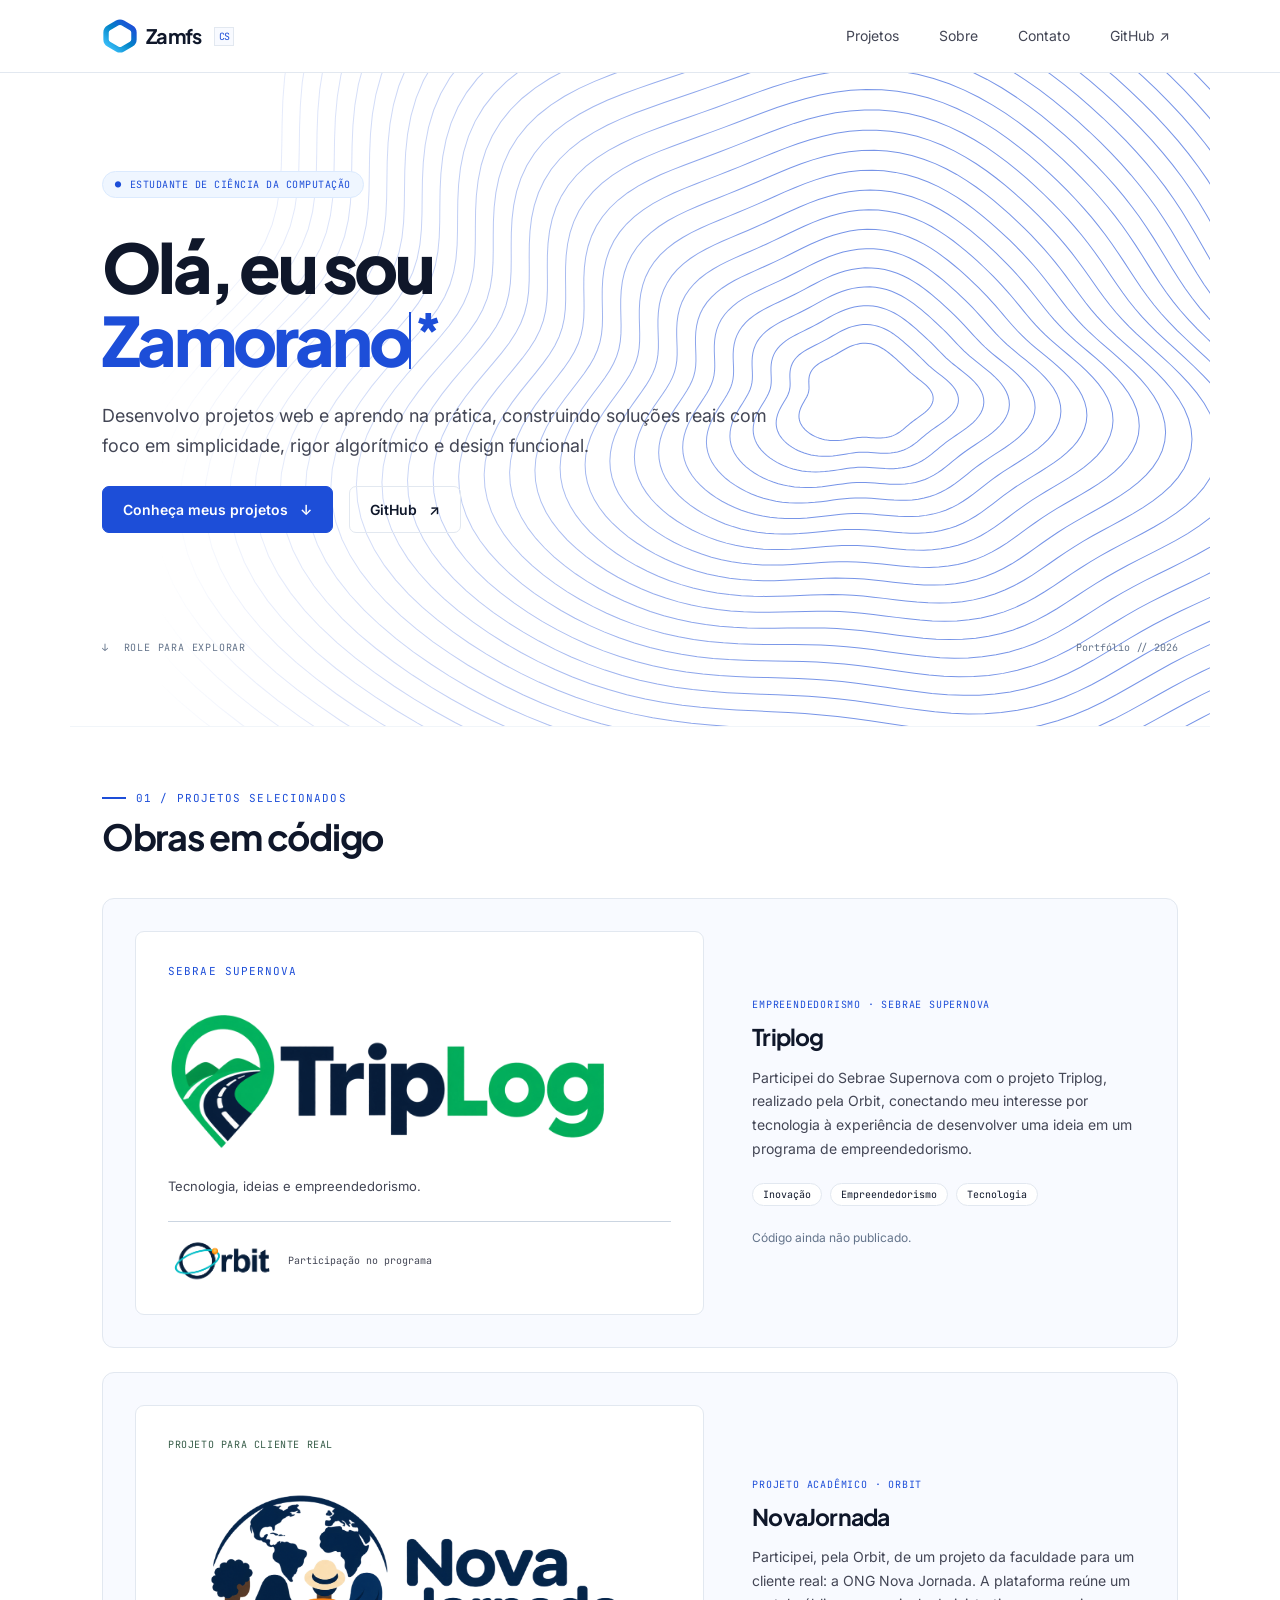
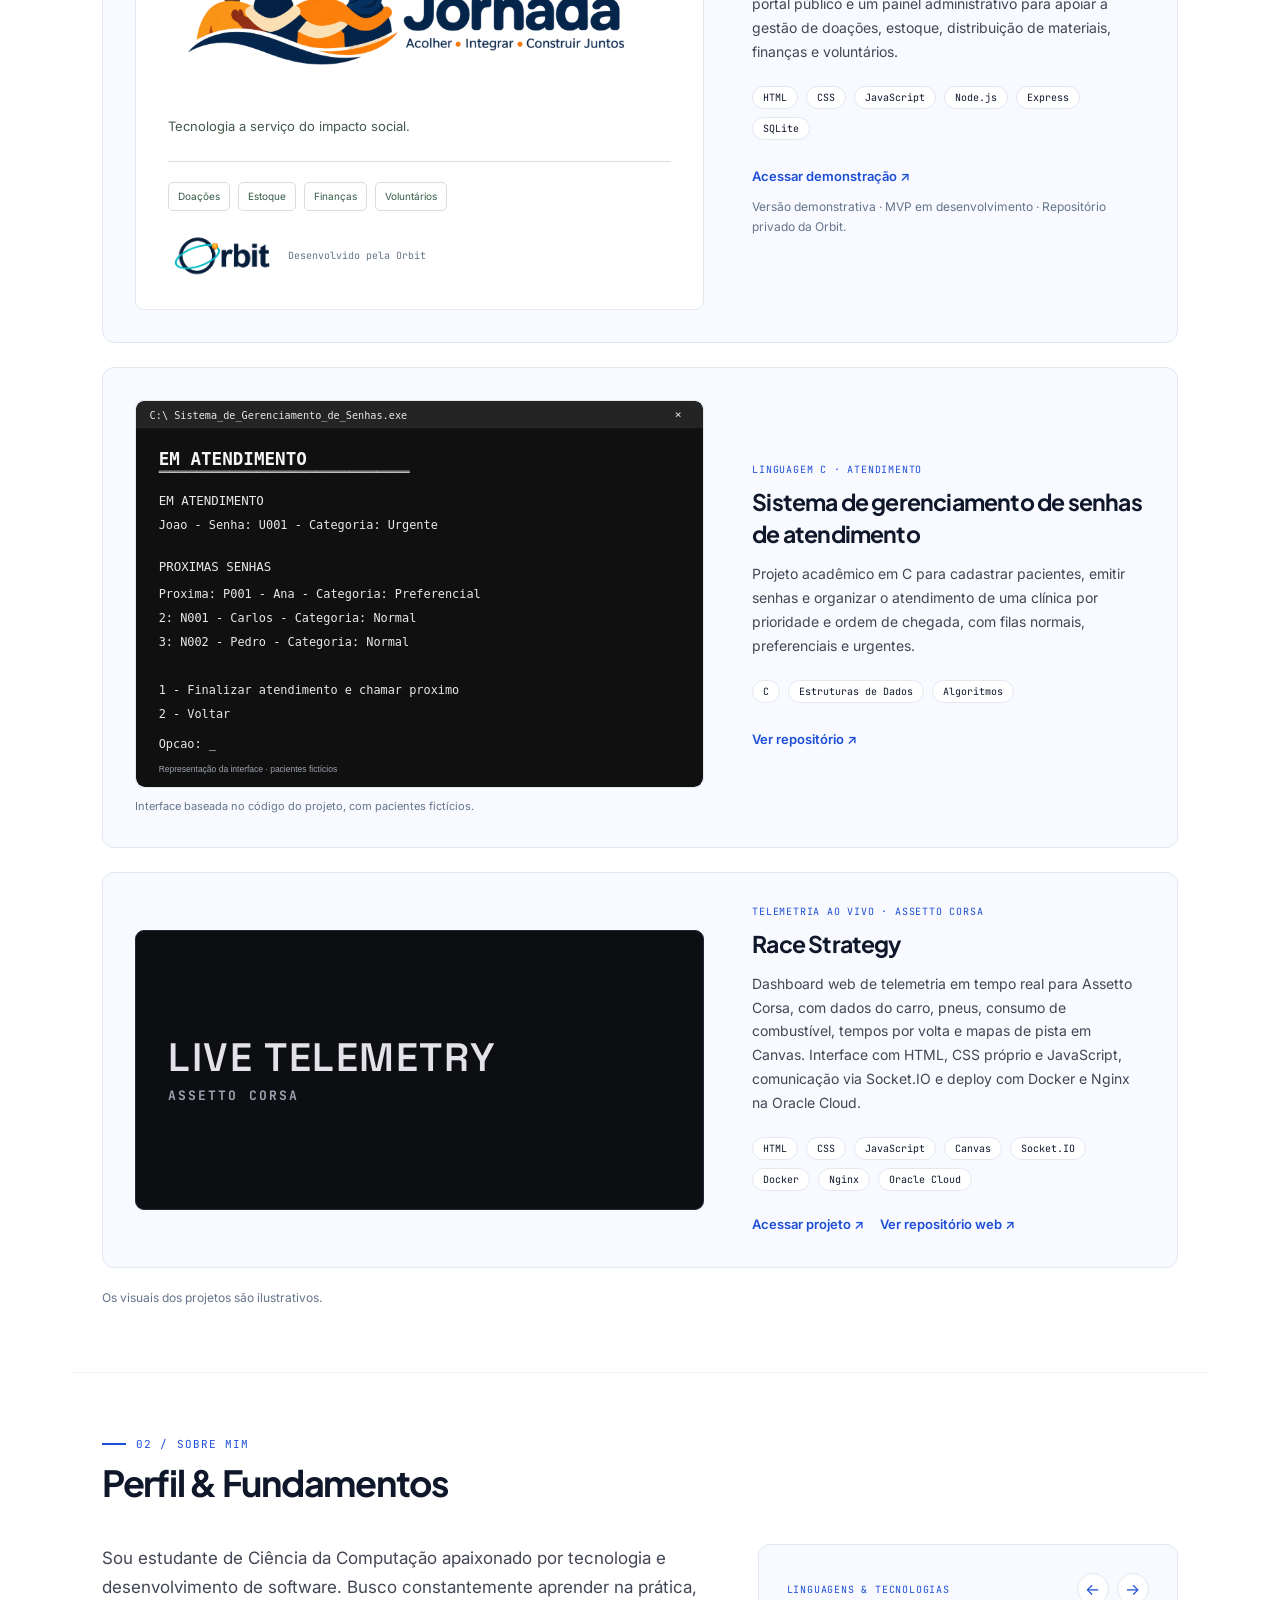
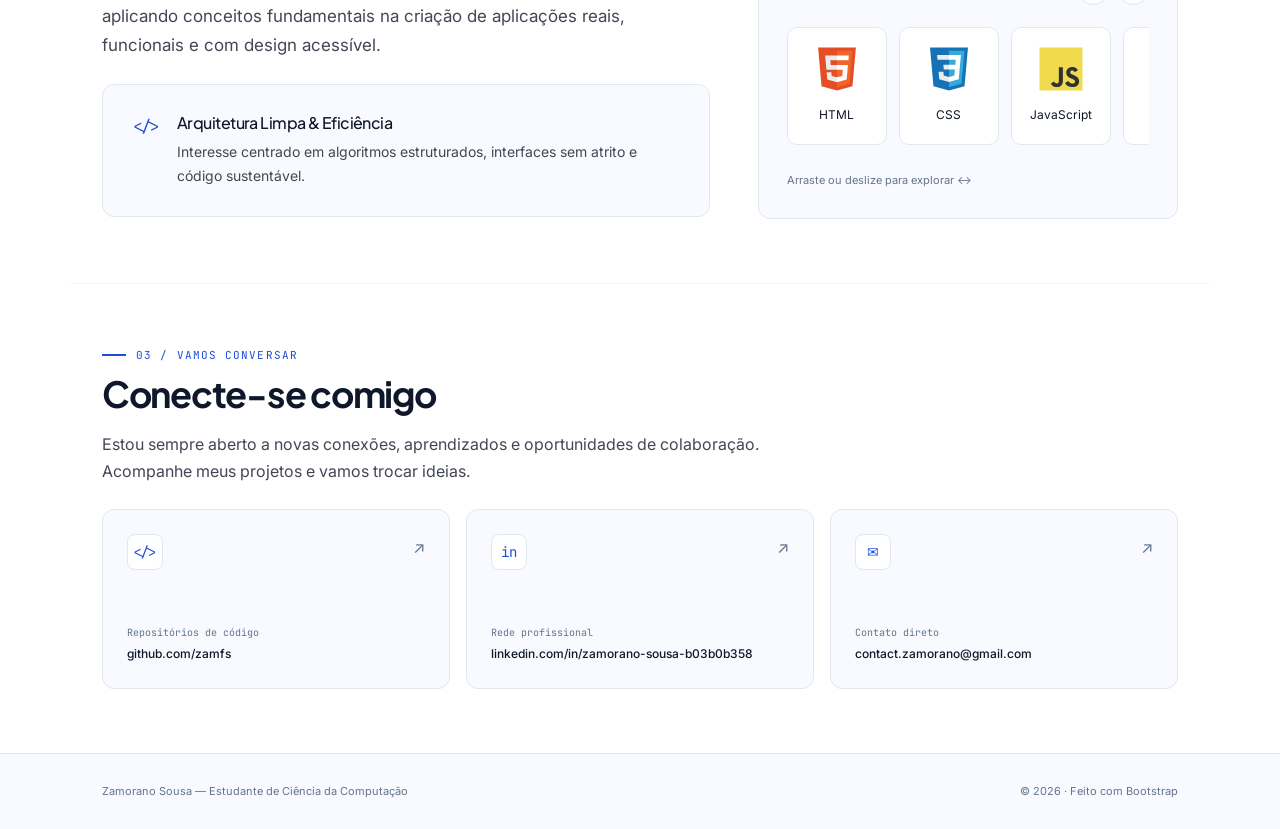
==== index.html @ fd31cfe7 "criacao portifolio" ====
<!DOCTYPE html>
<html lang="pt-BR">
<head>
  <meta charset="UTF-8">
  <meta name="viewport" content="width=device-width, initial-scale=1">
  <meta name="description" content="Portfólio de Zamorano Sousa, estudante de Ciência da Computação. Projetos web, algoritmos e aprendizado na prática.">
  <title>Zamorano Sousa | Portfólio</title>
  <link rel="preconnect" href="https://fonts.googleapis.com">
  <link rel="preconnect" href="https://fonts.gstatic.com" crossorigin>
  <link href="https://fonts.googleapis.com/css2?family=Inter:wght@400;500;600&family=JetBrains+Mono:wght@400;500&family=Plus+Jakarta+Sans:wght@600;700;800&family=Space+Grotesk:wght@600&display=swap" rel="stylesheet">
  <link rel="stylesheet" href="css/bootstrap.min.css">
  <link rel="stylesheet" href="css/style.css">
</head>
<body>
  <a class="visually-hidden-focusable skip-link" href="#conteudo">Pular para o conteúdo</a>

  <!-- O menu responsivo usa o componente Collapse do Bootstrap. -->
  <header class="site-header sticky-top">
    <nav class="navbar navbar-expand-md container" aria-label="Navegação principal">
      <a class="navbar-brand" href="#inicio"><img class="brand-symbol" src="assets/images/zamfs-mark.svg" alt="" width="36" height="36">Zamfs <span class="brand-tag">CS</span></a>
      <button class="navbar-toggler" type="button" data-bs-toggle="collapse" data-bs-target="#menu" aria-controls="menu" aria-expanded="false" aria-label="Abrir menu">
        <span class="navbar-toggler-icon"></span>
      </button>
      <div class="collapse navbar-collapse" id="menu">
        <ul class="navbar-nav ms-auto gap-md-4">
          <li class="nav-item"><a class="nav-link" href="#projetos">Projetos</a></li>
          <li class="nav-item"><a class="nav-link" href="#sobre">Sobre</a></li>
          <li class="nav-item"><a class="nav-link" href="#contato">Contato</a></li>
          <li class="nav-item"><a class="nav-link" href="https://github.com/zamfs" target="_blank" rel="noopener noreferrer">GitHub <span aria-hidden="true">↗</span></a></li>
        </ul>
      </div>
    </nav>
  </header>

  <main id="conteudo">
    <section class="hero container" id="inicio" aria-labelledby="titulo">
      <div class="hero-topography" aria-hidden="true">
        <img src="assets/images/hero-topography.svg" alt="" width="1000" height="720">
      </div>
      <span class="student-label"><span aria-hidden="true">●</span> Estudante de Ciência da Computação</span>
      <h1 id="titulo">Olá, eu sou<br><span><span class="typing-name" data-typing-name><span class="typing-placeholder">Zamorano</span><span class="typing-text" aria-hidden="true"></span></span><span class="asterisk" aria-hidden="true">*</span></span></h1>
      <p class="hero-description">Desenvolvo projetos web e aprendo na prática, construindo soluções reais com foco em simplicidade, rigor algorítmico e design funcional.</p>
      <div class="d-flex flex-column flex-sm-row gap-3 mt-4">
        <a class="btn btn-primary" href="#projetos">Conheça meus projetos <span class="ms-2" aria-hidden="true">↓</span></a>
        <a class="btn btn-outline-secondary" href="https://github.com/zamfs" target="_blank" rel="noopener noreferrer">GitHub <span class="ms-2" aria-hidden="true">↗</span></a>
      </div>
      <div class="hero-bottom d-flex justify-content-between">
        <a href="#projetos">↓ <span class="ms-2">Role para explorar</span></a>
        <span class="d-none d-sm-inline">Portfólio // <span data-year>2026</span></span>
      </div>
    </section>

    <!-- Cada projeto é um artigo independente: copie um bloco para adicionar outro. -->
    <section class="section container" id="projetos" aria-labelledby="titulo-projetos">
      <p class="section-label">01 / Projetos selecionados</p>
      <h2 id="titulo-projetos">Obras em código</h2>
      <div class="d-flex flex-column gap-4">
        <article class="project-card">
          <div class="row g-4 g-lg-5 align-items-center">
            <div class="col-lg-7">
              <div class="preview triplog-preview">
                <span class="triplog-event">Sebrae Supernova</span>
                <img class="triplog-logo" src="assets/images/triplog-transparent.png" loading="lazy" alt="TripLog">
                <span class="triplog-caption">Tecnologia, ideias e empreendedorismo.</span>
                <div class="triplog-status">
                  <img class="orbit-logo" src="assets/images/orbit-transparent.png" loading="lazy" alt="Orbit">
                  <span>Participação no programa</span>
                </div>
              </div>
            </div>
            <div class="col-lg-5">
              <p class="project-type">Empreendedorismo · Sebrae Supernova</p>
              <h3>Triplog</h3>
              <p>Participei do Sebrae Supernova com o projeto Triplog, realizado pela Orbit, conectando meu interesse por tecnologia à experiência de desenvolver uma ideia em um programa de empreendedorismo.</p>
              <ul class="tech-list" aria-label="Temas do projeto"><li>Inovação</li><li>Empreendedorismo</li><li>Tecnologia</li></ul>
              <p class="project-status mb-0">Código ainda não publicado.</p>
            </div>
          </div>
        </article>

        <!-- Projeto acadêmico para um cliente real, com repositório privado. -->
        <article class="project-card">
          <div class="row g-4 g-lg-5 align-items-center">
            <div class="col-lg-7">
              <div class="preview nova-jornada-preview">
                <span class="nova-jornada-label">Projeto para cliente real</span>
                <img class="nova-jornada-logo" src="assets/images/nova-jornada-logo.png" width="1414" height="707" loading="lazy" alt="Nova Jornada — Acolher, Integrar, Construir Juntos">
                <span class="nova-jornada-caption">Tecnologia a serviço do impacto social.</span>
                <ul class="nova-jornada-modules" aria-label="Áreas da plataforma"><li>Doações</li><li>Estoque</li><li>Finanças</li><li>Voluntários</li></ul>
                <div class="nova-jornada-credit">
                  <img class="orbit-logo" src="assets/images/orbit-transparent.png" loading="lazy" alt="Orbit">
                  <span>Desenvolvido pela Orbit</span>
                </div>
              </div>
            </div>
            <div class="col-lg-5">
              <p class="project-type">Projeto acadêmico · Orbit</p>
              <h3>NovaJornada</h3>
              <p>Participei, pela Orbit, de um projeto da faculdade para um cliente real: a ONG Nova Jornada. A plataforma reúne um portal público e um painel administrativo para apoiar a gestão de doações, estoque, distribuição de materiais, finanças e voluntários.</p>
              <ul class="tech-list" aria-label="Tecnologias"><li>HTML</li><li>CSS</li><li>JavaScript</li><li>Node.js</li><li>Express</li><li>SQLite</li></ul>
              <a class="project-link" href="https://novajornada.onrender.com" target="_blank" rel="noopener noreferrer">Acessar demonstração ↗</a>
              <p class="project-status mt-2 mb-0">Versão demonstrativa · MVP em desenvolvimento · Repositório privado da Orbit.</p>
            </div>
          </div>
        </article>

        <article class="project-card">
          <div class="row g-4 g-lg-5 align-items-center">
            <div class="col-lg-7">
              <figure class="project-figure mb-0">
                <img class="project-image" src="assets/images/senhas-atendimento.svg" width="1000" height="680" loading="lazy" alt="Representação do terminal de atendimento com paciente atual, senhas urgentes, preferenciais e normais, e opções de finalizar ou voltar.">
                <figcaption>Interface baseada no código do projeto, com pacientes fictícios.</figcaption>
              </figure>
            </div>
            <div class="col-lg-5">
              <p class="project-type">Linguagem C · Atendimento</p>
              <h3>Sistema de gerenciamento de senhas de atendimento</h3>
              <p>Projeto acadêmico em C para cadastrar pacientes, emitir senhas e organizar o atendimento de uma clínica por prioridade e ordem de chegada, com filas normais, preferenciais e urgentes.</p>
              <ul class="tech-list" aria-label="Tecnologias"><li>C</li><li>Estruturas de Dados</li><li>Algoritmos</li></ul>
              <a class="project-link" href="https://github.com/zamfs/desenvolvimento-de-algoritmo-e-pensamento-computacional/tree/main/Sistema_de_Gerenciamento_de_Senhas" target="_blank" rel="noopener noreferrer">Ver repositório ↗</a>
            </div>
          </div>
        </article>

        <article class="project-card">
          <div class="row g-4 g-lg-5 align-items-center">
            <div class="col-lg-7">
              <!-- A marca original é tipográfica: texto mantém a nitidez em qualquer tamanho. -->
              <div class="race-logo-panel" role="img" aria-label="Live Telemetry — Assetto Corsa">
                <span class="race-logo-name" aria-hidden="true">Live Telemetry</span>
                <span class="race-logo-sub" aria-hidden="true">Assetto Corsa</span>
              </div>
            </div>
            <div class="col-lg-5">
              <p class="project-type">Telemetria ao vivo · Assetto Corsa</p>
              <h3>Race Strategy</h3>
              <p>Dashboard web de telemetria em tempo real para Assetto Corsa, com dados do carro, pneus, consumo de combustível, tempos por volta e mapas de pista em Canvas. Interface com HTML, CSS próprio e JavaScript, comunicação via Socket.IO e deploy com Docker e Nginx na Oracle Cloud.</p>
              <ul class="tech-list" aria-label="Tecnologias"><li>HTML</li><li>CSS</li><li>JavaScript</li><li>Canvas</li><li>Socket.IO</li><li>Docker</li><li>Nginx</li><li>Oracle Cloud</li></ul>
              <div class="d-flex flex-wrap gap-3">
                <a class="project-link" href="http://150.230.230.27:8080/" target="_blank" rel="noopener noreferrer">Acessar projeto ↗</a>
                <a class="project-link" href="https://github.com/zamfs/webLiveTelemetryViewer" target="_blank" rel="noopener noreferrer">Ver repositório web ↗</a>
              </div>
            </div>
          </div>
        </article>
      </div>
      <p class="preview-note">Os visuais dos projetos são ilustrativos.</p>
    </section>

    <section class="section container" id="sobre" aria-labelledby="titulo-sobre">
      <p class="section-label">02 / Sobre mim</p>
      <h2 id="titulo-sobre">Perfil &amp; Fundamentos</h2>
      <div class="row g-4 g-lg-5">
        <div class="col-lg-7">
          <p class="about-description">Sou estudante de Ciência da Computação apaixonado por tecnologia e desenvolvimento de software. Busco constantemente aprender na prática, aplicando conceitos fundamentais na criação de aplicações reais, funcionais e com design acessível.</p>
          <div class="info-panel d-flex gap-3 mt-4"><span class="code-icon" aria-hidden="true">&lt;/&gt;</span><div><h3 class="h6">Arquitetura Limpa &amp; Eficiência</h3><p class="mb-0 small">Interesse centrado em algoritmos estruturados, interfaces sem atrito e código sustentável.</p></div></div>
        </div>
        <div class="col-lg-5">
          <div class="info-panel skills-panel">
            <div class="d-flex align-items-center justify-content-between gap-3 mb-3">
              <h3 class="project-type mb-0" id="titulo-tecnologias">Linguagens &amp; Tecnologias</h3>
              <div class="d-flex gap-2 skills-controls" hidden>
                <button class="skills-arrow" type="button" data-skills-direction="-1" aria-label="Tecnologias anteriores" aria-controls="lista-tecnologias"><span aria-hidden="true">←</span></button>
                <button class="skills-arrow" type="button" data-skills-direction="1" aria-label="Próximas tecnologias" aria-controls="lista-tecnologias"><span aria-hidden="true">→</span></button>
              </div>
            </div>
            <ul class="skills-track" id="lista-tecnologias" tabindex="0" aria-labelledby="titulo-tecnologias">
              <li><img src="assets/icons/html5.svg" width="44" height="44" alt=""><span>HTML</span></li>
              <li><img src="assets/icons/css3.svg" width="44" height="44" alt=""><span>CSS</span></li>
              <li><img src="assets/icons/javascript.svg" width="44" height="44" alt=""><span>JavaScript</span></li>
              <li><img src="assets/icons/nodejs.svg" width="44" height="44" alt=""><span>Node.js</span></li>
              <li><img src="assets/icons/python.svg" width="44" height="44" alt=""><span>Python</span></li>
              <li><img src="assets/icons/bootstrap.svg" width="44" height="44" alt=""><span>Bootstrap</span></li>
              <li><img src="assets/icons/c.svg" width="44" height="44" alt=""><span>C</span></li>
              <li><img src="assets/icons/mysql.svg" width="44" height="44" alt=""><span>MySQL</span></li>
              <li><img src="assets/icons/docker.svg" width="44" height="44" alt=""><span>Docker</span></li>
            </ul>
            <p class="skills-hint mb-0">Arraste ou deslize para explorar <span aria-hidden="true">↔</span></p>
          </div>
        </div>
      </div>
    </section>

    <section class="section container" id="contato" aria-labelledby="titulo-contato">
      <p class="section-label">03 / Vamos conversar</p>
      <h2 class="mb-3" id="titulo-contato">Conecte-se comigo</h2>
      <p class="contact-description mb-4">Estou sempre aberto a novas conexões, aprendizados e oportunidades de colaboração. Acompanhe meus projetos e vamos trocar ideias.</p>
      <div class="row g-3">
        <div class="col-md-4"><a class="contact-card" href="https://github.com/zamfs" target="_blank" rel="noopener noreferrer"><span class="contact-top"><span class="contact-icon" aria-hidden="true">&lt;/&gt;</span><span aria-hidden="true">↗</span></span><span class="contact-label">Repositórios de código</span><strong>github.com/zamfs</strong></a></div>
        <div class="col-md-4"><a class="contact-card" href="https://www.linkedin.com/in/zamorano-sousa-b03b0b358/" target="_blank" rel="noopener noreferrer"><span class="contact-top"><span class="contact-icon" aria-hidden="true">in</span><span aria-hidden="true">↗</span></span><span class="contact-label">Rede profissional</span><strong>linkedin.com/in/zamorano-sousa-b03b0b358</strong></a></div>
        <div class="col-md-4"><a class="contact-card" href="mailto:contact.zamorano@gmail.com"><span class="contact-top"><span class="contact-icon" aria-hidden="true">✉</span><span aria-hidden="true">↗</span></span><span class="contact-label">Contato direto</span><strong>contact.zamorano@gmail.com</strong></a></div>
      </div>
    </section>
  </main>

  <footer class="site-footer"><div class="container d-flex flex-column flex-md-row justify-content-between gap-3"><p class="mb-0">Zamorano Sousa <span class="d-none d-sm-inline">— Estudante de Ciência da Computação</span></p><p class="mb-0">© <span data-year>2026</span> · Feito com Bootstrap</p></div></footer>
  <script src="js/bootstrap.bundle.min.js"></script>
  <script src="js/script.js"></script>
</body>
</html>
---- css/style.css ----
/* 1. Cores e fontes: altere estas variáveis para personalizar o tema. */
:root {
  --color-primary: #1d4ed8;
  --color-text: #0f172a;
  --color-muted: #64748b;
  --color-surface: #f8faff;
  --color-border: #e2e8f0;
  --font-heading: "Plus Jakarta Sans", Arial, sans-serif;
  --font-code: "JetBrains Mono", monospace;
}

/* 2. Estrutura geral e navegação. O grid fica por conta do Bootstrap. */
html { scroll-behavior: smooth; scroll-padding-top: 90px; }
body { color: var(--color-text); font-family: "Inter", Arial, sans-serif; line-height: 1.7; }
h1, h2, h3, .navbar-brand { font-family: var(--font-heading); font-weight: 700; letter-spacing: -.035em; }
a { color: var(--color-primary); text-decoration: none; }
a:hover { color: #1e40af; }
a:focus-visible, button:focus-visible { outline: 3px solid #2563eb; outline-offset: 5px; }
p { color: #434655; }
.container { max-width: 1140px; padding-left: 32px; padding-right: 32px; }
.site-header { background: rgb(255 255 255 / 94%); border-bottom: 1px solid var(--color-border); backdrop-filter: blur(12px); }
.navbar { min-height: 72px; }
.navbar-brand { display: inline-flex; align-items: center; gap: 8px; font-size: 20px; color: var(--color-text); }
.brand-symbol { display: block; flex: 0 0 36px; width: 36px; height: 36px; }
.brand-tag { color: var(--color-primary); background: var(--color-surface); border: 1px solid var(--color-border); font: 10px var(--font-code); padding: 2px 4px; vertical-align: middle; margin-left: 4px; }
.nav-link { color: #434655; font-size: 14px; }
.nav-link:hover { color: var(--color-primary); }
.skip-link { position: fixed; top: 8px; left: 8px; z-index: 1100; background: white; padding: 12px; }

/* 3. Apresentação e títulos de seção. */
.hero { position: relative; isolation: isolate; overflow: hidden; padding-top: 96px; padding-bottom: 72px; }
/* Relevo decorativo: o degradê mantém as curvas longe do texto. */
.hero-topography { position: absolute; inset: 0; z-index: -1; pointer-events: none; overflow: hidden; mask-image: linear-gradient(90deg, transparent 8%, #000 64%); -webkit-mask-image: linear-gradient(90deg, transparent 8%, #000 64%); }
.hero-topography img { position: absolute; width: 115%; max-width: none; height: 145%; right: -23%; top: -22%; object-fit: cover; opacity: .6; transform: translate(var(--terrain-x, 0px), var(--terrain-y, 0px)); animation: terrain-drift 12s ease-in-out infinite alternate; }
@keyframes terrain-drift {
  from { transform: translate(calc(var(--terrain-x, 0px) - 12px), calc(var(--terrain-y, 0px) - 8px)) rotate(-3deg) scale(1); }
  to { transform: translate(calc(var(--terrain-x, 0px) + 12px), calc(var(--terrain-y, 0px) + 8px)) rotate(3deg) scale(1.06); }
}
@media (prefers-reduced-motion: reduce) {
  .hero-topography img { animation: none; transform: none; }
}
@media (max-width: 767.98px) {
  .hero-topography { mask-image: linear-gradient(90deg, transparent 15%, #000); -webkit-mask-image: linear-gradient(90deg, transparent 15%, #000); opacity: .28; }
  .hero-topography img { width: 165%; right: -70%; }
}
.student-label { display: inline-flex; align-items: center; gap: 8px; color: var(--color-primary); background: #eff6ff; border: 1px solid #dbeafe; border-radius: 30px; padding: 6px 12px; font: 10px var(--font-code); text-transform: uppercase; letter-spacing: .05em; }
h1 { font-size: clamp(44px, 6vw, 68px); font-weight: 800; line-height: 1.08; margin: 32px 0 24px; letter-spacing: -.055em; }
h1 > span { color: var(--color-primary); }
.typing-name { display: inline-grid; }
.typing-placeholder, .typing-text { grid-area: 1 / 1; }
.typing-text { display: none; justify-self: start; position: relative; }
.typing-name.is-typing .typing-placeholder { opacity: 0; }
.typing-name.is-typing .typing-text { display: inline; }
.typing-name.is-typing .typing-text::after { content: ""; position: absolute; left: 100%; top: .12em; height: .85em; border-left: 2px solid currentColor; animation: typing-cursor .6s step-end infinite; }
@keyframes typing-cursor { 50% { opacity: 0; } }
.asterisk { font-size: .75em; vertical-align: top; margin-left: 5px; }
.hero-description { max-width: 680px; font-size: 18px; }
.btn { padding: 12px 20px; border-radius: 7px; font-size: 14px; font-weight: 600; }
.btn-primary { --bs-btn-bg: var(--color-primary); --bs-btn-border-color: var(--color-primary); --bs-btn-hover-bg: #1e40af; --bs-btn-hover-border-color: #1e40af; }
.btn-outline-secondary { --bs-btn-color: var(--color-text); --bs-btn-border-color: var(--color-border); --bs-btn-hover-bg: #eff4ff; --bs-btn-hover-color: var(--color-primary); --bs-btn-hover-border-color: #cbd5e1; }
.hero-bottom { margin-top: 108px; color: var(--color-muted); font: 10px var(--font-code); }
.hero-bottom a { color: var(--color-muted); text-transform: uppercase; letter-spacing: .08em; }
.section { padding-top: 64px; padding-bottom: 64px; border-top: 1px solid #f1f5f9; }
.section-label { display: flex; align-items: center; gap: 10px; font: 11px var(--font-code); color: var(--color-primary); text-transform: uppercase; letter-spacing: .1em; margin-bottom: 10px; }
.section-label::before { content: ""; width: 24px; height: 2px; background: var(--color-primary); }
h2 { font-size: 36px; margin-bottom: 40px; }
h3 { font-size: 23px; line-height: 1.4; margin-bottom: 12px; }

/* 4. Projetos. As prévias são ilustrações feitas em HTML e CSS. */
.project-card, .info-panel, .contact-card { background: var(--color-surface); border: 1px solid var(--color-border); border-radius: 12px; }
.project-card { padding: 32px; }
.project-card p { font-size: 14px; }
.project-type { color: var(--color-primary) !important; text-transform: uppercase; font: 10px var(--font-code) !important; letter-spacing: .08em; margin-bottom: 10px; }
.tech-list { display: flex; flex-wrap: wrap; gap: 8px; list-style: none; padding: 0; margin: 22px 0; }
.tech-list li { padding: 4px 10px; border: 1px solid var(--color-border); border-radius: 30px; background: white; font: 10px var(--font-code); }
.project-link { font-size: 13px; font-weight: 600; }
.project-link:hover { text-decoration: underline; }
.preview { border-radius: 9px; overflow: hidden; border: 1px solid var(--color-border); font-size: 11px; }
.window-bar { display: flex; align-items: center; justify-content: space-between; gap: 8px; padding: 13px 14px; border-bottom: 1px solid var(--color-border); font: 9px var(--font-code); color: var(--color-muted); }
.window-dots { display: inline-flex; gap: 5px; }
.window-dots i { width: 8px; height: 8px; background: #ff5f56; border-radius: 50%; }
.window-dots i:nth-child(2) { background: #ffbd2e; }
.window-dots i:nth-child(3) { background: #27c93f; }
.triplog-preview { min-height: 260px; display: flex; flex-direction: column; align-items: flex-start; justify-content: center; padding: clamp(16px, 4vw, 32px); background: #fff; }
.triplog-event { color: var(--color-primary); font: 11px var(--font-code); text-transform: uppercase; letter-spacing: .1em; }
/* Logos com transparência real, sem recortes ou filtros. */
.triplog-logo { display: block; width: 100%; max-width: 440px; height: auto; margin: 28px 0 22px; }
.orbit-logo { display: block; width: 108px; max-width: 100%; height: auto; }
.triplog-caption { color: #434655; font-size: 13px; }
.triplog-status { display: flex; align-items: center; flex-wrap: wrap; gap: 12px; border-top: 1px solid #cbd5e1; width: 100%; padding-top: 16px; margin-top: 24px; color: #434655; font: 10px var(--font-code); }
.project-status { color: var(--color-muted); font-size: 12px !important; }
.nova-jornada-preview { min-height: 280px; padding: clamp(16px, 4vw, 32px); background: #fff; display: flex; flex-direction: column; align-items: flex-start; justify-content: center; }
.nova-jornada-label { color: #365c48; font: 10px var(--font-code); text-transform: uppercase; letter-spacing: .06em; }
.nova-jornada-logo { display: block; width: 100%; max-width: 480px; height: auto; margin: 12px 0; }
.nova-jornada-credit { display: flex; align-items: center; flex-wrap: wrap; gap: 12px; margin-top: 22px; color: var(--color-muted); font: 10px var(--font-code); }
.nova-jornada-caption { color: #43594b; font-size: 13px; }
.nova-jornada-modules { display: flex; flex-wrap: wrap; gap: 8px; list-style: none; padding: 20px 0 0; margin: 24px 0 0; border-top: 1px solid #d5e1d7; width: 100%; }
.nova-jornada-modules li { padding: 5px 9px; background: white; color: #365c48; border: 1px solid #d5e1d7; border-radius: 5px; font-size: 10px; }
.agenda-preview { background: white; }
.agenda-body { padding: 20px 16px; }
.agenda-body strong { font-size: 11px; }
.agenda-body small { font: 8px var(--font-code); color: var(--color-muted); }
.task { display: flex; align-items: center; justify-content: space-between; gap: 8px; padding: 11px 8px; margin-top: 8px; background: #f8fafc; border: 1px solid #f1f5f9; border-radius: 4px; font-size: 10px; }
.task b { color: var(--color-primary); margin-right: 5px; }
.task small { background: #eef2ff; color: var(--color-primary); padding: 3px 5px; white-space: nowrap; }
.completed { opacity: .6; }
.terminal-preview { background: #17202e; border-color: #243146; }
.terminal-preview .window-bar { border-color: #2b3646; color: #b0bdcf; }
.terminal-body { padding: 20px; font-family: var(--font-code); }
.terminal-body p { color: #cbd5e1; font-size: 10px; margin-bottom: 12px; overflow-wrap: anywhere; }
.terminal-green { color: #34d399 !important; }
.terminal-call { background: #142d54; border-left: 3px solid #2563eb; padding: 8px; color: #7dd3fc !important; }
.terminal-call strong { background: var(--color-primary); color: white; padding: 2px; }
.race-preview { background: #0b1326; border-color: #1e293b; color: #e2e8f0; padding: 20px; font-family: var(--font-code); }
.race-heading { display: flex; justify-content: space-between; gap: 12px; font-size: 9px; padding-bottom: 16px; }
.race-heading > span { color: #93b4ff; font-size: 8px; }
.race-dot { color: #fb4b68; }
.stints, .race-stat { background: #111a33; border: 1px solid #1e293b; border-radius: 5px; padding: 14px; }
.stints { font-size: 9px; }
.stint-track { background: #253047; height: 9px; border-radius: 20px; margin-top: 6px; overflow: hidden; }
.stint-soft { background: #ef4444; width: 34%; height: 100%; border-radius: inherit; }
.stint-hard { background: #1d4ed8; width: 66%; height: 100%; border-radius: inherit; }
.race-stat { padding: 12px 5px; }
.race-stat span { display: block; font-size: 8px; color: #b0bdcf; text-transform: uppercase; }
.race-stat strong { display: block; font-size: 13px; color: #38bdf8; margin-top: 5px; }
.preview-note { color: var(--color-muted); font-size: 12px; margin: 20px 0 0; }
.project-image { display: block; width: 100%; height: auto; border-radius: 9px; border: 1px solid var(--color-border); }
.race-logo-panel { min-height: 280px; display: flex; flex-direction: column; align-items: flex-start; justify-content: center; gap: 10px; padding: 32px; border: 1px solid #1f2937; border-radius: 9px; background: #0c0e12; }
.race-logo-name { color: #e2e2e8; font-family: "Space Grotesk", Arial, sans-serif; font-size: clamp(24px, 3.1vw, 42px); font-weight: 600; line-height: 1.1; letter-spacing: .04em; text-transform: uppercase; }
.race-logo-sub { color: #9ca3af; font-family: var(--font-code); font-size: 13px; font-weight: 700; line-height: 1.1; letter-spacing: .16em; text-transform: uppercase; }
.project-figure figcaption { margin-top: 10px; color: var(--color-muted); font-size: 11px; line-height: 1.5; }

/* 5. Sobre, contatos e rodapé. */
.about-description { font-size: 17px; }
.info-panel { padding: 28px; }
.code-icon { color: var(--color-primary); font-family: var(--font-code); }
.skills-panel { min-width: 0; }
.skills-controls[hidden] { display: none !important; }
.skills-arrow { display: inline-flex; align-items: center; justify-content: center; width: 32px; height: 32px; flex-shrink: 0; border: 1px solid var(--color-border); border-radius: 50%; background: white; color: var(--color-primary); transition: background .2s, border-color .2s; }
.skills-arrow:hover:not(:disabled) { background: #eff6ff; border-color: var(--color-primary); }
.skills-arrow:disabled { opacity: .35; cursor: default; }
.skills-track { display: flex; gap: 12px; list-style: none; padding: 6px 2px 14px; margin: 0; overflow-x: auto; scroll-snap-type: x mandatory; scrollbar-width: thin; scrollbar-color: #cbd5e1 transparent; }
.skills-track:focus-visible { outline: 3px solid #2563eb; outline-offset: 4px; border-radius: 8px; }
.skills-track li { flex: 0 0 100px; display: flex; flex-direction: column; align-items: center; justify-content: center; gap: 14px; min-height: 118px; padding: 18px 10px; border: 1px solid var(--color-border); border-radius: 10px; background: white; font-size: 12px; scroll-snap-align: start; transition: transform .2s, border-color .2s; }
.skills-track li:hover { transform: translateY(-3px); border-color: var(--color-primary); }
.skills-track { cursor: grab; user-select: none; scrollbar-width: none; }
.skills-track::-webkit-scrollbar { display: none; }
.skills-track.is-dragging { cursor: grabbing; scroll-snap-type: none; }
.skills-track.is-dragging li:hover { transform: none; }
.skills-track img { object-fit: contain; pointer-events: none; }
.skills-hint { margin-top: 12px; color: var(--color-muted); font-size: 11px; }
.contact-description { max-width: 720px; }
.contact-card { display: flex; flex-direction: column; height: 180px; padding: 24px; color: var(--color-text); transition: border-color .2s, transform .2s; }
a.contact-card:hover { border-color: var(--color-primary); transform: translateY(-2px); }
.contact-top { display: flex; justify-content: space-between; color: var(--color-muted); margin-bottom: auto; }
.contact-icon { display: inline-flex; align-items: center; justify-content: center; width: 36px; height: 36px; border: 1px solid var(--color-border); border-radius: 8px; color: var(--color-primary); background: white; font: 14px var(--font-code); }
.contact-label { color: var(--color-muted); font: 10px var(--font-code); margin: 14px 0 5px; }
.contact-card strong { font-size: 12px; font-weight: 500; overflow-wrap: anywhere; }
.site-footer { padding: 28px 0; background: var(--color-surface); border-top: 1px solid var(--color-border); }
.site-footer p { font-size: 11px; color: var(--color-muted); }

/* 6. Ajustes para telas pequenas. */
@media (max-width: 767.98px) {
  .container { padding-left: 24px; padding-right: 24px; }
  .navbar-brand { font-size: 17px; }
  .navbar-collapse { padding: 12px 0; }
  .hero { padding-top: 64px; padding-bottom: 48px; }
  .student-label { font-size: 8px; }
  .hero-description { font-size: 16px; }
  .hero-bottom { margin-top: 56px; }
  .section { padding-top: 48px; padding-bottom: 48px; }
  h2 { font-size: 28px; margin-bottom: 28px; }
  h3 { font-size: 21px; }
  .project-card { padding: 20px; }
  .window-bar { font-size: 7px; padding: 10px; }
  .agenda-body, .terminal-body, .race-preview { padding: 12px; }
  .task, .agenda-body strong { font-size: 9px; }
  .race-heading { font-size: 8px; }
  .race-heading > span { font-size: 7px; }
  .stints { font-size: 8px; padding: 10px; }
  .contact-card { height: 160px; }
}
@media (prefers-reduced-motion: reduce) {
  html { scroll-behavior: auto; }
  .typing-name.is-typing .typing-placeholder { opacity: 1; }
  .typing-name.is-typing .typing-text { display: none; }
  *, *::before, *::after { transition: none !important; }
}
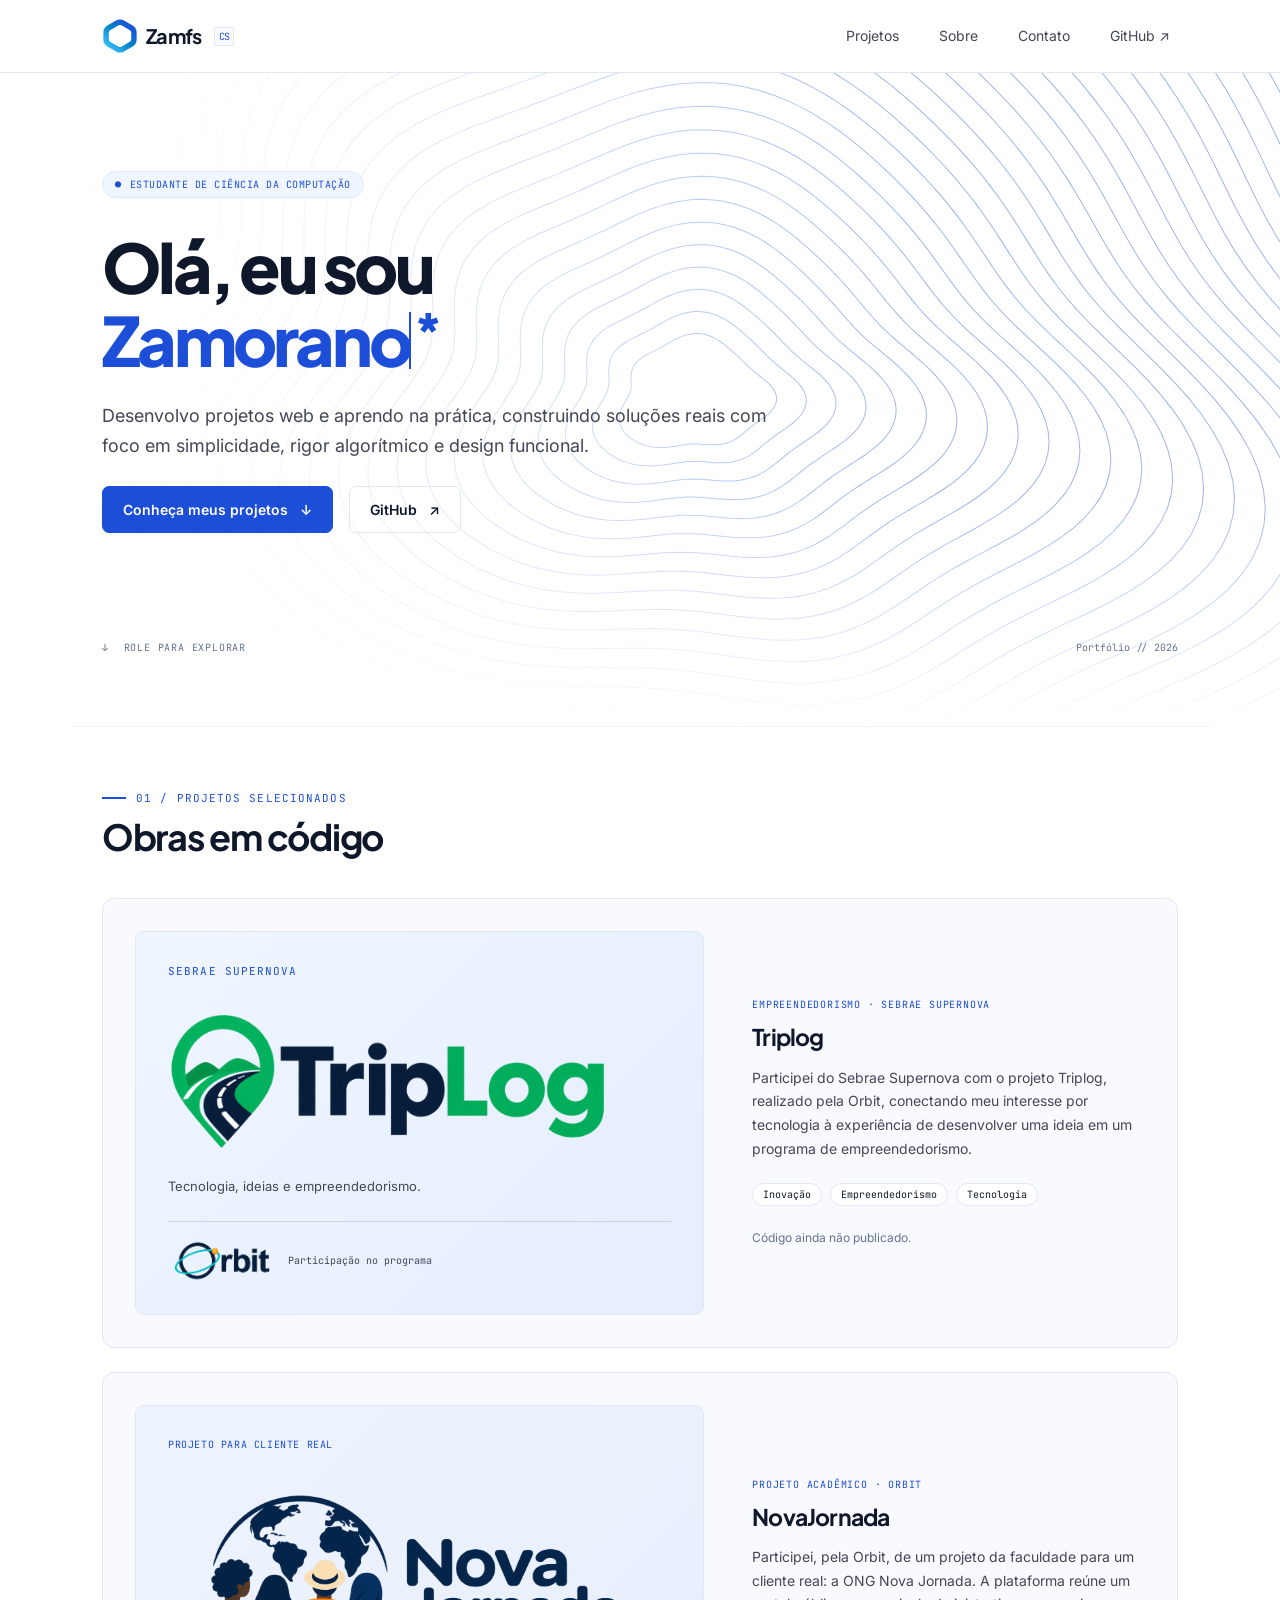
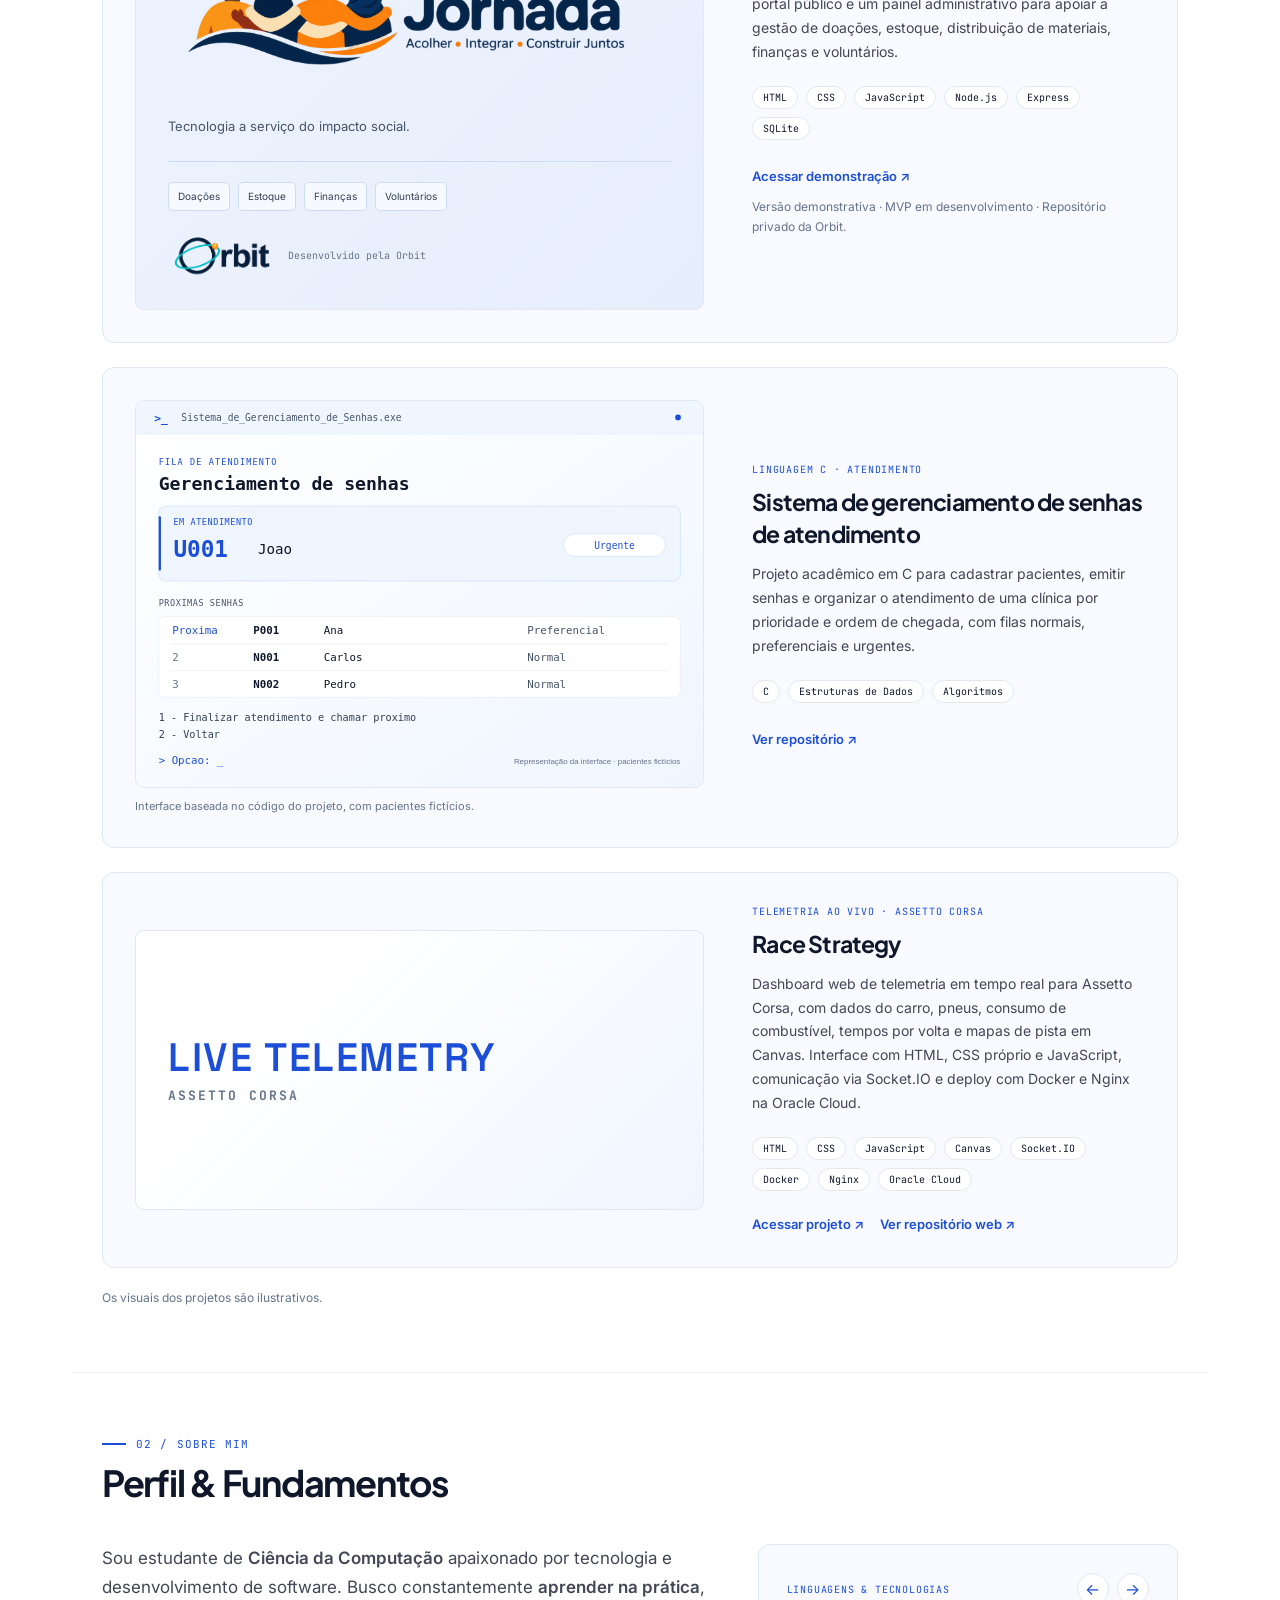
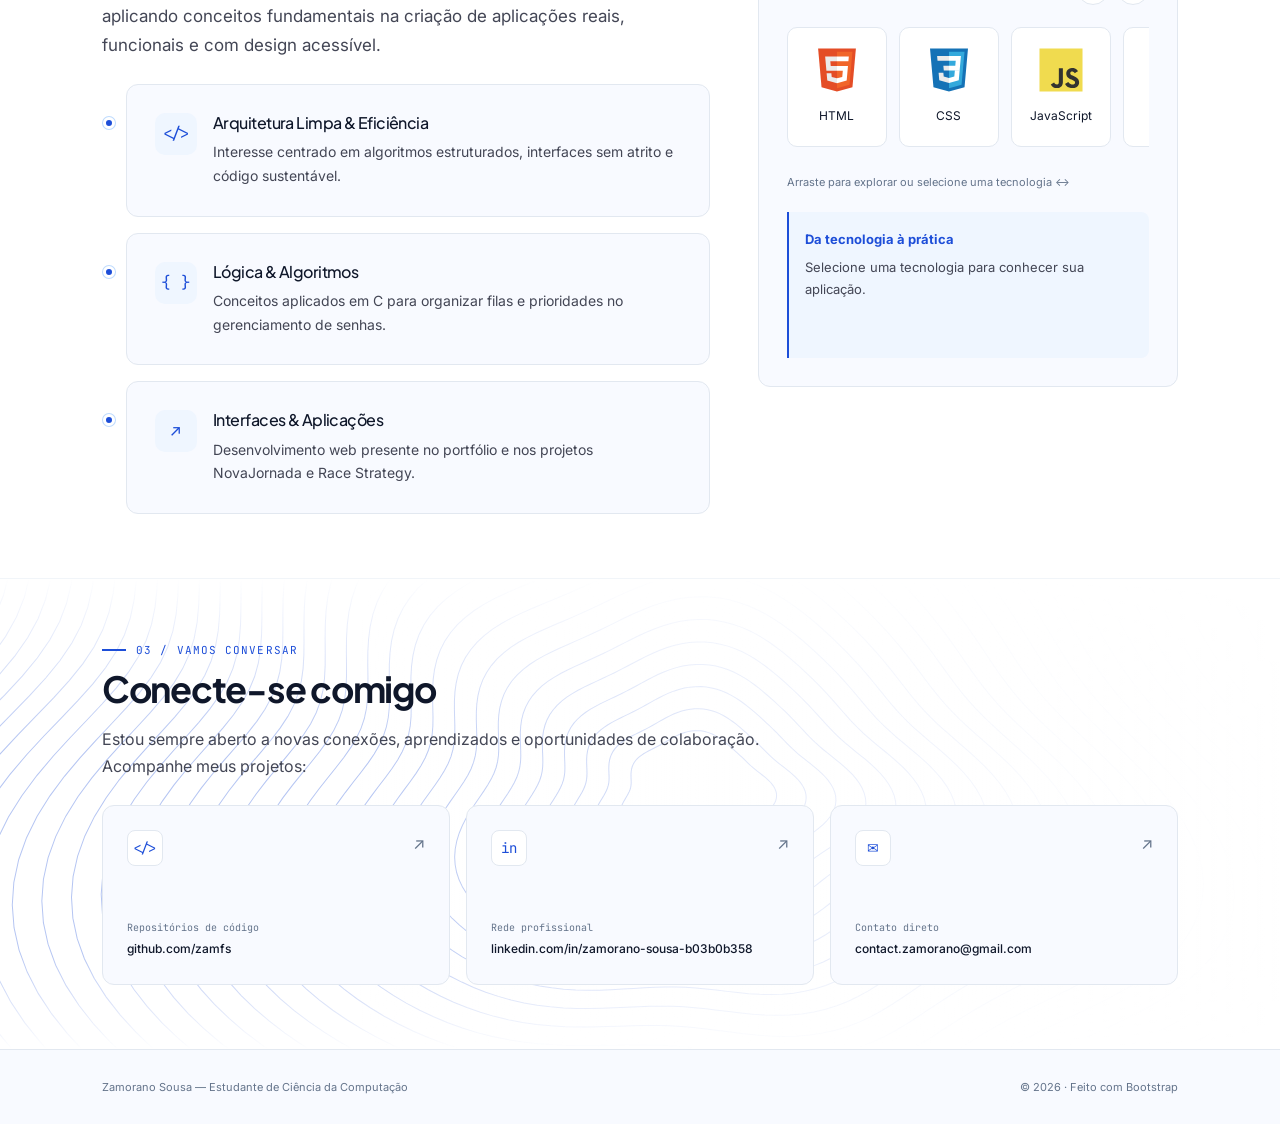
==== commit e312f37c: "atualizações estéticas" ====
--- a/index.html
+++ b/index.html
@@ -33,20 +33,22 @@
   </header>
 
   <main id="conteudo">
-    <section class="hero container" id="inicio" aria-labelledby="titulo">
+    <section class="hero" id="inicio" aria-labelledby="titulo">
       <div class="hero-topography" aria-hidden="true">
         <img src="assets/images/hero-topography.svg" alt="" width="1000" height="720">
       </div>
-      <span class="student-label"><span aria-hidden="true">●</span> Estudante de Ciência da Computação</span>
-      <h1 id="titulo">Olá, eu sou<br><span><span class="typing-name" data-typing-name><span class="typing-placeholder">Zamorano</span><span class="typing-text" aria-hidden="true"></span></span><span class="asterisk" aria-hidden="true">*</span></span></h1>
-      <p class="hero-description">Desenvolvo projetos web e aprendo na prática, construindo soluções reais com foco em simplicidade, rigor algorítmico e design funcional.</p>
-      <div class="d-flex flex-column flex-sm-row gap-3 mt-4">
-        <a class="btn btn-primary" href="#projetos">Conheça meus projetos <span class="ms-2" aria-hidden="true">↓</span></a>
-        <a class="btn btn-outline-secondary" href="https://github.com/zamfs" target="_blank" rel="noopener noreferrer">GitHub <span class="ms-2" aria-hidden="true">↗</span></a>
-      </div>
-      <div class="hero-bottom d-flex justify-content-between">
-        <a href="#projetos">↓ <span class="ms-2">Role para explorar</span></a>
-        <span class="d-none d-sm-inline">Portfólio // <span data-year>2026</span></span>
+      <div class="container">
+        <span class="student-label"><span aria-hidden="true">●</span> Estudante de Ciência da Computação</span>
+        <h1 id="titulo">Olá, eu sou<br><span><span class="typing-name" data-typing-name><span class="typing-placeholder">Zamorano</span><span class="typing-text" aria-hidden="true"></span></span><span class="asterisk" aria-hidden="true">*</span></span></h1>
+        <p class="hero-description">Desenvolvo projetos web e aprendo na prática, construindo soluções reais com foco em simplicidade, rigor algorítmico e design funcional.</p>
+        <div class="d-flex flex-column flex-sm-row gap-3 mt-4">
+          <a class="btn btn-primary" href="#projetos">Conheça meus projetos <span class="ms-2" aria-hidden="true">↓</span></a>
+          <a class="btn btn-outline-secondary" href="https://github.com/zamfs" target="_blank" rel="noopener noreferrer">GitHub <span class="ms-2" aria-hidden="true">↗</span></a>
+        </div>
+        <div class="hero-bottom d-flex justify-content-between">
+          <a href="#projetos">↓ <span class="ms-2">Role para explorar</span></a>
+          <span class="d-none d-sm-inline">Portfólio // <span data-year>2026</span></span>
+        </div>
       </div>
     </section>
 
@@ -98,7 +100,7 @@
               <h3>NovaJornada</h3>
               <p>Participei, pela Orbit, de um projeto da faculdade para um cliente real: a ONG Nova Jornada. A plataforma reúne um portal público e um painel administrativo para apoiar a gestão de doações, estoque, distribuição de materiais, finanças e voluntários.</p>
               <ul class="tech-list" aria-label="Tecnologias"><li>HTML</li><li>CSS</li><li>JavaScript</li><li>Node.js</li><li>Express</li><li>SQLite</li></ul>
-              <a class="project-link" href="https://novajornada.onrender.com" target="_blank" rel="noopener noreferrer">Acessar demonstração ↗</a>
+              <a class="project-link" href="https://novajornada.onrender.com" target="_blank" rel="noopener noreferrer">Acessar demonstração <span class="project-link-arrow" aria-hidden="true">↗</span></a>
               <p class="project-status mt-2 mb-0">Versão demonstrativa · MVP em desenvolvimento · Repositório privado da Orbit.</p>
             </div>
           </div>
@@ -117,7 +119,7 @@
               <h3>Sistema de gerenciamento de senhas de atendimento</h3>
               <p>Projeto acadêmico em C para cadastrar pacientes, emitir senhas e organizar o atendimento de uma clínica por prioridade e ordem de chegada, com filas normais, preferenciais e urgentes.</p>
               <ul class="tech-list" aria-label="Tecnologias"><li>C</li><li>Estruturas de Dados</li><li>Algoritmos</li></ul>
-              <a class="project-link" href="https://github.com/zamfs/desenvolvimento-de-algoritmo-e-pensamento-computacional/tree/main/Sistema_de_Gerenciamento_de_Senhas" target="_blank" rel="noopener noreferrer">Ver repositório ↗</a>
+              <a class="project-link" href="https://github.com/zamfs/desenvolvimento-de-algoritmo-e-pensamento-computacional/tree/main/Sistema_de_Gerenciamento_de_Senhas" target="_blank" rel="noopener noreferrer">Ver repositório <span class="project-link-arrow" aria-hidden="true">↗</span></a>
             </div>
           </div>
         </article>
@@ -137,8 +139,8 @@
               <p>Dashboard web de telemetria em tempo real para Assetto Corsa, com dados do carro, pneus, consumo de combustível, tempos por volta e mapas de pista em Canvas. Interface com HTML, CSS próprio e JavaScript, comunicação via Socket.IO e deploy com Docker e Nginx na Oracle Cloud.</p>
               <ul class="tech-list" aria-label="Tecnologias"><li>HTML</li><li>CSS</li><li>JavaScript</li><li>Canvas</li><li>Socket.IO</li><li>Docker</li><li>Nginx</li><li>Oracle Cloud</li></ul>
               <div class="d-flex flex-wrap gap-3">
-                <a class="project-link" href="http://150.230.230.27:8080/" target="_blank" rel="noopener noreferrer">Acessar projeto ↗</a>
-                <a class="project-link" href="https://github.com/zamfs/webLiveTelemetryViewer" target="_blank" rel="noopener noreferrer">Ver repositório web ↗</a>
+                <a class="project-link" href="http://150.230.230.27:8080/" target="_blank" rel="noopener noreferrer">Acessar projeto <span class="project-link-arrow" aria-hidden="true">↗</span></a>
+                <a class="project-link" href="https://github.com/zamfs/webLiveTelemetryViewer" target="_blank" rel="noopener noreferrer">Ver repositório web <span class="project-link-arrow" aria-hidden="true">↗</span></a>
               </div>
             </div>
           </div>
@@ -152,11 +154,15 @@
       <h2 id="titulo-sobre">Perfil &amp; Fundamentos</h2>
       <div class="row g-4 g-lg-5">
         <div class="col-lg-7">
-          <p class="about-description">Sou estudante de Ciência da Computação apaixonado por tecnologia e desenvolvimento de software. Busco constantemente aprender na prática, aplicando conceitos fundamentais na criação de aplicações reais, funcionais e com design acessível.</p>
-          <div class="info-panel d-flex gap-3 mt-4"><span class="code-icon" aria-hidden="true">&lt;/&gt;</span><div><h3 class="h6">Arquitetura Limpa &amp; Eficiência</h3><p class="mb-0 small">Interesse centrado em algoritmos estruturados, interfaces sem atrito e código sustentável.</p></div></div>
+          <p class="about-description" data-about-reveal>Sou estudante de <span class="about-highlight">Ciência da Computação</span> apaixonado por tecnologia e desenvolvimento de software. Busco constantemente <span class="about-highlight">aprender na prática</span>, aplicando conceitos fundamentais na criação de aplicações reais, funcionais e com design acessível.</p>
+          <div class="foundations-track mt-4">
+            <div class="info-panel foundation-card" data-about-reveal><span class="code-icon" aria-hidden="true">&lt;/&gt;</span><div><h3 class="h6">Arquitetura Limpa &amp; Eficiência</h3><p class="mb-0 small">Interesse centrado em algoritmos estruturados, interfaces sem atrito e código sustentável.</p></div></div>
+            <div class="info-panel foundation-card" data-about-reveal><span class="code-icon" aria-hidden="true">{ }</span><div><h3 class="h6">Lógica &amp; Algoritmos</h3><p class="mb-0 small">Conceitos aplicados em C para organizar filas e prioridades no gerenciamento de senhas.</p></div></div>
+            <div class="info-panel foundation-card" data-about-reveal><span class="code-icon" aria-hidden="true">↗</span><div><h3 class="h6">Interfaces &amp; Aplicações</h3><p class="mb-0 small">Desenvolvimento web presente no portfólio e nos projetos NovaJornada e Race Strategy.</p></div></div>
+          </div>
         </div>
         <div class="col-lg-5">
-          <div class="info-panel skills-panel">
+          <div class="info-panel skills-panel" data-about-reveal>
             <div class="d-flex align-items-center justify-content-between gap-3 mb-3">
               <h3 class="project-type mb-0" id="titulo-tecnologias">Linguagens &amp; Tecnologias</h3>
               <div class="d-flex gap-2 skills-controls" hidden>
@@ -165,30 +171,36 @@
               </div>
             </div>
             <ul class="skills-track" id="lista-tecnologias" tabindex="0" aria-labelledby="titulo-tecnologias">
-              <li><img src="assets/icons/html5.svg" width="44" height="44" alt=""><span>HTML</span></li>
-              <li><img src="assets/icons/css3.svg" width="44" height="44" alt=""><span>CSS</span></li>
-              <li><img src="assets/icons/javascript.svg" width="44" height="44" alt=""><span>JavaScript</span></li>
-              <li><img src="assets/icons/nodejs.svg" width="44" height="44" alt=""><span>Node.js</span></li>
-              <li><img src="assets/icons/python.svg" width="44" height="44" alt=""><span>Python</span></li>
-              <li><img src="assets/icons/bootstrap.svg" width="44" height="44" alt=""><span>Bootstrap</span></li>
-              <li><img src="assets/icons/c.svg" width="44" height="44" alt=""><span>C</span></li>
-              <li><img src="assets/icons/mysql.svg" width="44" height="44" alt=""><span>MySQL</span></li>
-              <li><img src="assets/icons/docker.svg" width="44" height="44" alt=""><span>Docker</span></li>
+              <li><button class="skill-choice" type="button" data-skill="HTML" aria-pressed="false" aria-controls="detalhe-tecnologia"><img src="assets/icons/html5.svg" width="44" height="44" alt=""><span>HTML</span></button></li>
+              <li><button class="skill-choice" type="button" data-skill="CSS" aria-pressed="false" aria-controls="detalhe-tecnologia"><img src="assets/icons/css3.svg" width="44" height="44" alt=""><span>CSS</span></button></li>
+              <li><button class="skill-choice" type="button" data-skill="JavaScript" aria-pressed="false" aria-controls="detalhe-tecnologia"><img src="assets/icons/javascript.svg" width="44" height="44" alt=""><span>JavaScript</span></button></li>
+              <li><button class="skill-choice" type="button" data-skill="Node.js" aria-pressed="false" aria-controls="detalhe-tecnologia"><img src="assets/icons/nodejs.svg" width="44" height="44" alt=""><span>Node.js</span></button></li>
+              <li><button class="skill-choice" type="button" data-skill="Python" aria-pressed="false" aria-controls="detalhe-tecnologia"><img src="assets/icons/python.svg" width="44" height="44" alt=""><span>Python</span></button></li>
+              <li><button class="skill-choice" type="button" data-skill="Bootstrap" aria-pressed="false" aria-controls="detalhe-tecnologia"><img src="assets/icons/bootstrap.svg" width="44" height="44" alt=""><span>Bootstrap</span></button></li>
+              <li><button class="skill-choice" type="button" data-skill="C" aria-pressed="false" aria-controls="detalhe-tecnologia"><img src="assets/icons/c.svg" width="44" height="44" alt=""><span>C</span></button></li>
+              <li><button class="skill-choice" type="button" data-skill="MySQL" aria-pressed="false" aria-controls="detalhe-tecnologia"><img src="assets/icons/mysql.svg" width="44" height="44" alt=""><span>MySQL</span></button></li>
+              <li><button class="skill-choice" type="button" data-skill="Docker" aria-pressed="false" aria-controls="detalhe-tecnologia"><img src="assets/icons/docker.svg" width="44" height="44" alt=""><span>Docker</span></button></li>
             </ul>
-            <p class="skills-hint mb-0">Arraste ou deslize para explorar <span aria-hidden="true">↔</span></p>
-          </div>
-        </div>
-      </div>
-    </section>
-
-    <section class="section container" id="contato" aria-labelledby="titulo-contato">
-      <p class="section-label">03 / Vamos conversar</p>
-      <h2 class="mb-3" id="titulo-contato">Conecte-se comigo</h2>
-      <p class="contact-description mb-4">Estou sempre aberto a novas conexões, aprendizados e oportunidades de colaboração. Acompanhe meus projetos e vamos trocar ideias.</p>
-      <div class="row g-3">
-        <div class="col-md-4"><a class="contact-card" href="https://github.com/zamfs" target="_blank" rel="noopener noreferrer"><span class="contact-top"><span class="contact-icon" aria-hidden="true">&lt;/&gt;</span><span aria-hidden="true">↗</span></span><span class="contact-label">Repositórios de código</span><strong>github.com/zamfs</strong></a></div>
-        <div class="col-md-4"><a class="contact-card" href="https://www.linkedin.com/in/zamorano-sousa-b03b0b358/" target="_blank" rel="noopener noreferrer"><span class="contact-top"><span class="contact-icon" aria-hidden="true">in</span><span aria-hidden="true">↗</span></span><span class="contact-label">Rede profissional</span><strong>linkedin.com/in/zamorano-sousa-b03b0b358</strong></a></div>
-        <div class="col-md-4"><a class="contact-card" href="mailto:contact.zamorano@gmail.com"><span class="contact-top"><span class="contact-icon" aria-hidden="true">✉</span><span aria-hidden="true">↗</span></span><span class="contact-label">Contato direto</span><strong>contact.zamorano@gmail.com</strong></a></div>
+            <p class="skills-hint mb-0">Arraste para explorar ou selecione uma tecnologia <span aria-hidden="true">↔</span></p>
+            <div class="skill-detail" id="detalhe-tecnologia" aria-live="polite" aria-atomic="true"><strong>Da tecnologia à prática</strong><p class="mb-0">Selecione uma tecnologia para conhecer sua aplicação.</p></div>
+          </div>
+        </div>
+      </div>
+    </section>
+
+    <section class="section" id="contato" aria-labelledby="titulo-contato">
+      <div class="hero-topography contact-topography" aria-hidden="true">
+        <img src="assets/images/hero-topography.svg" alt="" width="1000" height="720" loading="lazy">
+      </div>
+      <div class="container">
+        <p class="section-label">03 / Vamos conversar</p>
+        <h2 class="mb-3" id="titulo-contato">Conecte-se comigo</h2>
+        <p class="contact-description mb-4">Estou sempre aberto a novas conexões, aprendizados e oportunidades de colaboração. Acompanhe meus projetos:</p>
+        <div class="row g-3">
+          <div class="col-md-4"><a class="contact-card" href="https://github.com/zamfs" target="_blank" rel="noopener noreferrer"><span class="contact-top"><span class="contact-icon" aria-hidden="true">&lt;/&gt;</span><span aria-hidden="true">↗</span></span><span class="contact-label">Repositórios de código</span><strong>github.com/zamfs</strong></a></div>
+          <div class="col-md-4"><a class="contact-card" href="https://www.linkedin.com/in/zamorano-sousa-b03b0b358/" target="_blank" rel="noopener noreferrer"><span class="contact-top"><span class="contact-icon" aria-hidden="true">in</span><span aria-hidden="true">↗</span></span><span class="contact-label">Rede profissional</span><strong>linkedin.com/in/zamorano-sousa-b03b0b358</strong></a></div>
+          <div class="col-md-4"><a class="contact-card" href="mailto:contact.zamorano@gmail.com"><span class="contact-top"><span class="contact-icon" aria-hidden="true">✉</span><span aria-hidden="true">↗</span></span><span class="contact-label">Contato direto</span><strong>contact.zamorano@gmail.com</strong></a></div>
+        </div>
       </div>
     </section>
   </main>
--- a/css/style.css
+++ b/css/style.css
@@ -21,7 +21,7 @@
 .site-header { background: rgb(255 255 255 / 94%); border-bottom: 1px solid var(--color-border); backdrop-filter: blur(12px); }
 .navbar { min-height: 72px; }
 .navbar-brand { display: inline-flex; align-items: center; gap: 8px; font-size: 20px; color: var(--color-text); }
-.brand-symbol { display: block; flex: 0 0 36px; width: 36px; height: 36px; }
+.brand-symbol { display: block; flex: 0 0 36px; width: 36px; height: 36px; transform: rotate(var(--brand-rotation, 0deg)); transform-origin: center; }
 .brand-tag { color: var(--color-primary); background: var(--color-surface); border: 1px solid var(--color-border); font: 10px var(--font-code); padding: 2px 4px; vertical-align: middle; margin-left: 4px; }
 .nav-link { color: #434655; font-size: 14px; }
 .nav-link:hover { color: var(--color-primary); }
@@ -29,9 +29,11 @@
 
 /* 3. Apresentação e títulos de seção. */
 .hero { position: relative; isolation: isolate; overflow: hidden; padding-top: 96px; padding-bottom: 72px; }
-/* Relevo decorativo: o degradê mantém as curvas longe do texto. */
-.hero-topography { position: absolute; inset: 0; z-index: -1; pointer-events: none; overflow: hidden; mask-image: linear-gradient(90deg, transparent 8%, #000 64%); -webkit-mask-image: linear-gradient(90deg, transparent 8%, #000 64%); }
-.hero-topography img { position: absolute; width: 115%; max-width: none; height: 145%; right: -23%; top: -22%; object-fit: cover; opacity: .6; transform: translate(var(--terrain-x, 0px), var(--terrain-y, 0px)); animation: terrain-drift 12s ease-in-out infinite alternate; }
+/* Relevo de ponta a ponta, com transição gradual para as seções vizinhas. */
+.hero-topography { position: absolute; inset: 0; z-index: -1; pointer-events: none; overflow: hidden; mask-image: linear-gradient(to bottom, #000 0%, #000 65%, transparent 100%); -webkit-mask-image: linear-gradient(to bottom, #000 0%, #000 65%, transparent 100%); }
+.hero-topography img { position: absolute; width: 120%; max-width: none; height: 145%; left: -10%; top: -22%; object-fit: cover; opacity: .42; transform: translate(var(--terrain-x, 0px), var(--terrain-y, 0px)); animation: terrain-drift 12s ease-in-out infinite alternate; }
+/* Só na apresentação: dissolve as curvas à esquerda e preserva o fade inferior. */
+.hero .hero-topography::after { content: ""; position: absolute; inset: 0; background: linear-gradient(90deg, #fff 0%, rgb(255 255 255 / 94%) 18%, rgb(255 255 255 / 65%) 38%, transparent 72%); }
 @keyframes terrain-drift {
   from { transform: translate(calc(var(--terrain-x, 0px) - 12px), calc(var(--terrain-y, 0px) - 8px)) rotate(-3deg) scale(1); }
   to { transform: translate(calc(var(--terrain-x, 0px) + 12px), calc(var(--terrain-y, 0px) + 8px)) rotate(3deg) scale(1.06); }
@@ -40,8 +42,7 @@
   .hero-topography img { animation: none; transform: none; }
 }
 @media (max-width: 767.98px) {
-  .hero-topography { mask-image: linear-gradient(90deg, transparent 15%, #000); -webkit-mask-image: linear-gradient(90deg, transparent 15%, #000); opacity: .28; }
-  .hero-topography img { width: 165%; right: -70%; }
+  .hero-topography img { width: 140%; left: -20%; opacity: .22; }
 }
 .student-label { display: inline-flex; align-items: center; gap: 8px; color: var(--color-primary); background: #eff6ff; border: 1px solid #dbeafe; border-radius: 30px; padding: 6px 12px; font: 10px var(--font-code); text-transform: uppercase; letter-spacing: .05em; }
 h1 { font-size: clamp(44px, 6vw, 68px); font-weight: 800; line-height: 1.08; margin: 32px 0 24px; letter-spacing: -.055em; }
@@ -68,7 +69,7 @@
 
 /* 4. Projetos. As prévias são ilustrações feitas em HTML e CSS. */
 .project-card, .info-panel, .contact-card { background: var(--color-surface); border: 1px solid var(--color-border); border-radius: 12px; }
-.project-card { padding: 32px; }
+.project-card { --glow-size: 400px; padding: 32px; }
 .project-card p { font-size: 14px; }
 .project-type { color: var(--color-primary) !important; text-transform: uppercase; font: 10px var(--font-code) !important; letter-spacing: .08em; margin-bottom: 10px; }
 .tech-list { display: flex; flex-wrap: wrap; gap: 8px; list-style: none; padding: 0; margin: 22px 0; }
@@ -81,7 +82,7 @@
 .window-dots i { width: 8px; height: 8px; background: #ff5f56; border-radius: 50%; }
 .window-dots i:nth-child(2) { background: #ffbd2e; }
 .window-dots i:nth-child(3) { background: #27c93f; }
-.triplog-preview { min-height: 260px; display: flex; flex-direction: column; align-items: flex-start; justify-content: center; padding: clamp(16px, 4vw, 32px); background: #fff; }
+.triplog-preview { min-height: 260px; display: flex; flex-direction: column; align-items: flex-start; justify-content: center; padding: clamp(16px, 4vw, 32px); background: linear-gradient(135deg, #eff6ff 0%, #e5edff 100%); }
 .triplog-event { color: var(--color-primary); font: 11px var(--font-code); text-transform: uppercase; letter-spacing: .1em; }
 /* Logos com transparência real, sem recortes ou filtros. */
 .triplog-logo { display: block; width: 100%; max-width: 440px; height: auto; margin: 28px 0 22px; }
@@ -89,13 +90,13 @@
 .triplog-caption { color: #434655; font-size: 13px; }
 .triplog-status { display: flex; align-items: center; flex-wrap: wrap; gap: 12px; border-top: 1px solid #cbd5e1; width: 100%; padding-top: 16px; margin-top: 24px; color: #434655; font: 10px var(--font-code); }
 .project-status { color: var(--color-muted); font-size: 12px !important; }
-.nova-jornada-preview { min-height: 280px; padding: clamp(16px, 4vw, 32px); background: #fff; display: flex; flex-direction: column; align-items: flex-start; justify-content: center; }
-.nova-jornada-label { color: #365c48; font: 10px var(--font-code); text-transform: uppercase; letter-spacing: .06em; }
+.nova-jornada-preview { min-height: 280px; padding: clamp(16px, 4vw, 32px); background: linear-gradient(135deg, #edf4ff 0%, #e7eefb 100%); display: flex; flex-direction: column; align-items: flex-start; justify-content: center; }
+.nova-jornada-label { color: var(--color-primary); font: 10px var(--font-code); text-transform: uppercase; letter-spacing: .06em; }
 .nova-jornada-logo { display: block; width: 100%; max-width: 480px; height: auto; margin: 12px 0; }
 .nova-jornada-credit { display: flex; align-items: center; flex-wrap: wrap; gap: 12px; margin-top: 22px; color: var(--color-muted); font: 10px var(--font-code); }
-.nova-jornada-caption { color: #43594b; font-size: 13px; }
-.nova-jornada-modules { display: flex; flex-wrap: wrap; gap: 8px; list-style: none; padding: 20px 0 0; margin: 24px 0 0; border-top: 1px solid #d5e1d7; width: 100%; }
-.nova-jornada-modules li { padding: 5px 9px; background: white; color: #365c48; border: 1px solid #d5e1d7; border-radius: 5px; font-size: 10px; }
+.nova-jornada-caption { color: #475569; font-size: 13px; }
+.nova-jornada-modules { display: flex; flex-wrap: wrap; gap: 8px; list-style: none; padding: 20px 0 0; margin: 24px 0 0; border-top: 1px solid #cbdcf5; width: 100%; }
+.nova-jornada-modules li { padding: 5px 9px; background: rgb(255 255 255 / 60%); color: #334155; border: 1px solid #cbdcf5; border-radius: 5px; font-size: 10px; }
 .agenda-preview { background: white; }
 .agenda-body { padding: 20px 16px; }
 .agenda-body strong { font-size: 11px; }
@@ -125,9 +126,9 @@
 .race-stat strong { display: block; font-size: 13px; color: #38bdf8; margin-top: 5px; }
 .preview-note { color: var(--color-muted); font-size: 12px; margin: 20px 0 0; }
 .project-image { display: block; width: 100%; height: auto; border-radius: 9px; border: 1px solid var(--color-border); }
-.race-logo-panel { min-height: 280px; display: flex; flex-direction: column; align-items: flex-start; justify-content: center; gap: 10px; padding: 32px; border: 1px solid #1f2937; border-radius: 9px; background: #0c0e12; }
-.race-logo-name { color: #e2e2e8; font-family: "Space Grotesk", Arial, sans-serif; font-size: clamp(24px, 3.1vw, 42px); font-weight: 600; line-height: 1.1; letter-spacing: .04em; text-transform: uppercase; }
-.race-logo-sub { color: #9ca3af; font-family: var(--font-code); font-size: 13px; font-weight: 700; line-height: 1.1; letter-spacing: .16em; text-transform: uppercase; }
+.race-logo-panel { min-height: 280px; display: flex; flex-direction: column; align-items: flex-start; justify-content: center; gap: 10px; padding: 32px; border: 1px solid var(--color-border); border-radius: 9px; background: linear-gradient(135deg, #fff 25%, #eff6ff 100%); }
+.race-logo-name { color: var(--color-primary); font-family: "Space Grotesk", Arial, sans-serif; font-size: clamp(24px, 3.1vw, 42px); font-weight: 600; line-height: 1.1; letter-spacing: .04em; text-transform: uppercase; }
+.race-logo-sub { color: var(--color-muted); font-family: var(--font-code); font-size: 13px; font-weight: 700; line-height: 1.1; letter-spacing: .16em; text-transform: uppercase; }
 .project-figure figcaption { margin-top: 10px; color: var(--color-muted); font-size: 11px; line-height: 1.5; }
 
 /* 5. Sobre, contatos e rodapé. */
@@ -150,6 +151,13 @@
 .skills-track img { object-fit: contain; pointer-events: none; }
 .skills-hint { margin-top: 12px; color: var(--color-muted); font-size: 11px; }
 .contact-description { max-width: 720px; }
+#contato { position: relative; isolation: isolate; overflow: hidden; }
+#contato .contact-topography { mask-image: linear-gradient(to bottom, transparent 0%, #000 35%, #000 80%, transparent 100%); -webkit-mask-image: linear-gradient(to bottom, transparent 0%, #000 35%, #000 80%, transparent 100%); }
+#contato .contact-topography::after { content: ""; position: absolute; inset: 0; background: linear-gradient(270deg, #fff 0%, rgb(255 255 255 / 94%) 18%, rgb(255 255 255 / 65%) 38%, transparent 72%); }
+#contato .contact-topography img { height: 170%; top: -38%; opacity: .32; animation-duration: 18s; }
+@media (max-width: 767.98px) {
+  #contato .contact-topography img { opacity: .2; }
+}
 .contact-card { display: flex; flex-direction: column; height: 180px; padding: 24px; color: var(--color-text); transition: border-color .2s, transform .2s; }
 a.contact-card:hover { border-color: var(--color-primary); transform: translateY(-2px); }
 .contact-top { display: flex; justify-content: space-between; color: var(--color-muted); margin-bottom: auto; }
@@ -158,6 +166,79 @@
 .contact-card strong { font-size: 12px; font-weight: 500; overflow-wrap: anywhere; }
 .site-footer { padding: 28px 0; background: var(--color-surface); border-top: 1px solid var(--color-border); }
 .site-footer p { font-size: 11px; color: var(--color-muted); }
+
+/* Perfil: fundamentos conectados, luz interativa e tecnologias selecionáveis. */
+.foundations-track { position: relative; display: grid; gap: 16px; padding-left: 24px; }
+.foundations-track::before { content: ""; position: absolute; top: 28px; bottom: 28px; left: 5px; width: 2px; background: linear-gradient(#1d4ed8, #93c5fd); transform: scaleY(0); transform-origin: top; transition: transform 1.4s cubic-bezier(.16, 1, .3, 1); }
+.foundations-track.is-connected::before { transform: scaleY(1); }
+.foundation-card { display: flex; gap: 16px; position: relative; }
+.foundation-card::after { content: ""; position: absolute; left: -24px; top: 32px; width: 12px; height: 12px; border-radius: 50%; background: var(--color-primary); border: 3px solid white; box-shadow: 0 0 0 1px #bfdbfe; }
+.foundation-card, #sobre .skills-panel, .contact-card, .project-card { position: relative; isolation: isolate; transition: border-color .25s, box-shadow .25s, transform .25s; }
+.foundation-card::before, #sobre .skills-panel::before, .contact-card::before, .project-card::before { content: ""; position: absolute; inset: 0; z-index: -1; border-radius: inherit; background: radial-gradient(var(--glow-size, 240px) circle at var(--glow-x, 50%) var(--glow-y, 50%), rgb(59 130 246 / 14%), transparent 75%); opacity: 0; transition: opacity .3s; pointer-events: none; }
+.foundation-card.is-lit::before, #sobre .skills-panel.is-lit::before, .contact-card.is-lit::before, .project-card.is-lit::before { opacity: 1; }
+.foundation-card.is-lit, #sobre .skills-panel.is-lit, .contact-card.is-lit, .project-card.is-lit { border-color: #93b4f5; box-shadow: 0 8px 24px rgb(29 78 216 / 6%); }
+.foundation-card .code-icon { display: grid; place-items: center; flex: 0 0 42px; height: 42px; border-radius: 10px; background: #eff6ff; transition: transform .3s, background .3s, color .3s; }
+.foundation-card.is-lit .code-icon { transform: rotate(-6deg) scale(1.12); background: var(--color-primary); color: white; }
+.about-highlight { color: var(--color-primary); font-weight: 600; transition: color .8s ease .2s; }
+.about-pending .about-highlight { color: inherit; }
+.about-reveal-frame { min-width: 0; }
+.about-pending { opacity: 0; }
+.about-revealed { animation: about-reveal .85s cubic-bezier(.16, 1, .3, 1) var(--about-delay, 0ms) both; }
+@keyframes about-reveal { from { opacity: 0; transform: translateY(32px) scale(.98); } to { opacity: 1; transform: none; } }
+.skills-track li { padding: 0; }
+.skill-choice { display: flex; flex-direction: column; align-items: center; justify-content: center; gap: 14px; width: 100%; min-height: 118px; padding: 18px 10px; border: 0; border-radius: 9px; background: transparent; color: var(--color-text); font: inherit; cursor: pointer; touch-action: pan-x pan-y; }
+.skill-choice[aria-pressed="true"] { color: var(--color-primary); background: #eff6ff; box-shadow: inset 0 0 0 1px #93b4f5; }
+.skill-choice img { transition: transform .25s; }
+.skill-choice:hover img, .skill-choice:focus-visible img, .skill-choice[aria-pressed="true"] img { transform: translateY(-3px) scale(1.08); }
+.skill-detail { margin-top: 20px; padding: 16px; border-left: 2px solid var(--color-primary); border-radius: 0 8px 8px 0; background: #eff6ff; min-height: 146px; font-size: 13px; }
+.skill-detail strong { display: block; color: var(--color-primary); margin-bottom: 6px; }
+.skill-detail.is-changing { animation: skill-detail-reveal .3s ease; }
+@keyframes skill-detail-reveal { from { opacity: .3; transform: translateY(6px); } to { opacity: 1; transform: none; } }
+@media (prefers-reduced-motion: reduce) {
+  .about-pending { opacity: 1; }
+  .about-revealed, .skill-detail.is-changing { animation: none; }
+  .about-highlight, .about-pending .about-highlight { color: var(--color-primary); }
+  .foundations-track::before { transform: none; }
+  .foundation-card.is-lit .code-icon, .skill-choice img { transform: none; }
+}
+
+/* Entrada dos projetos e respostas discretas à interação. */
+.project-card { transition: transform .25s ease, border-color .25s ease, box-shadow .25s ease; }
+.project-reveal-frame { min-width: 0; }
+.project-card { --reveal-distance: 72px; --reveal-direction: 1; }
+.project-card.reveal-from-top { --reveal-direction: -1; }
+.project-card.reveal-pending { opacity: 0; transform: translateY(var(--reveal-distance)) scale(.95); }
+.project-card.reveal-visible { animation: project-reveal 1.1s cubic-bezier(.16, 1, .3, 1) both; }
+.project-card.reveal-visible > .row > :first-child { animation: project-image-reveal .85s cubic-bezier(.16, 1, .3, 1) .08s both; }
+.project-card.reveal-visible > .row > :last-child { animation: project-content-reveal .75s cubic-bezier(.16, 1, .3, 1) .22s both; }
+@keyframes project-reveal {
+  from { opacity: 0; transform: translateY(calc(var(--reveal-distance) * var(--reveal-direction))) scale(.95); }
+  to { opacity: 1; transform: translateY(0) scale(1); }
+}
+@keyframes project-image-reveal {
+  from { opacity: 0; transform: translateY(calc(24px * var(--reveal-direction))) scale(.94); }
+  to { opacity: 1; transform: translateY(0) scale(1); }
+}
+@keyframes project-content-reveal {
+  from { opacity: 0; transform: translateY(calc(32px * var(--reveal-direction))); }
+  to { opacity: 1; transform: translateY(0); }
+}
+@media (max-width: 767.98px) {
+  .project-card { --reveal-distance: 40px; }
+}
+.project-card:focus-within { border-color: #93b4f5; box-shadow: 0 8px 24px rgb(29 78 216 / 7%); }
+.project-link-arrow { display: inline-block; transition: transform .2s ease; }
+.project-link:focus-visible .project-link-arrow { transform: translate(2px, -2px); }
+.nav-link[aria-current="location"] { color: var(--color-primary); text-decoration: underline; text-underline-offset: 7px; text-decoration-thickness: 2px; }
+@media (hover: hover) and (pointer: fine) {
+  .project-card:hover { transform: translateY(-3px); border-color: #93b4f5; box-shadow: 0 8px 24px rgb(29 78 216 / 7%); }
+  .project-link:hover .project-link-arrow { transform: translate(2px, -2px); }
+}
+@media (prefers-reduced-motion: reduce) {
+  .project-card.reveal-pending { opacity: 1; transform: none; }
+  .project-card.reveal-visible, .project-card.reveal-visible > .row > :first-child, .project-card.reveal-visible > .row > :last-child { animation: none; }
+  .project-card:hover, .project-link .project-link-arrow, a.contact-card:hover { transform: none; }
+}
 
 /* 6. Ajustes para telas pequenas. */
 @media (max-width: 767.98px) {
@@ -182,6 +263,7 @@
 }
 @media (prefers-reduced-motion: reduce) {
   html { scroll-behavior: auto; }
+  .brand-symbol { transform: none; }
   .typing-name.is-typing .typing-placeholder { opacity: 1; }
   .typing-name.is-typing .typing-text { display: none; }
   *, *::before, *::after { transition: none !important; }
